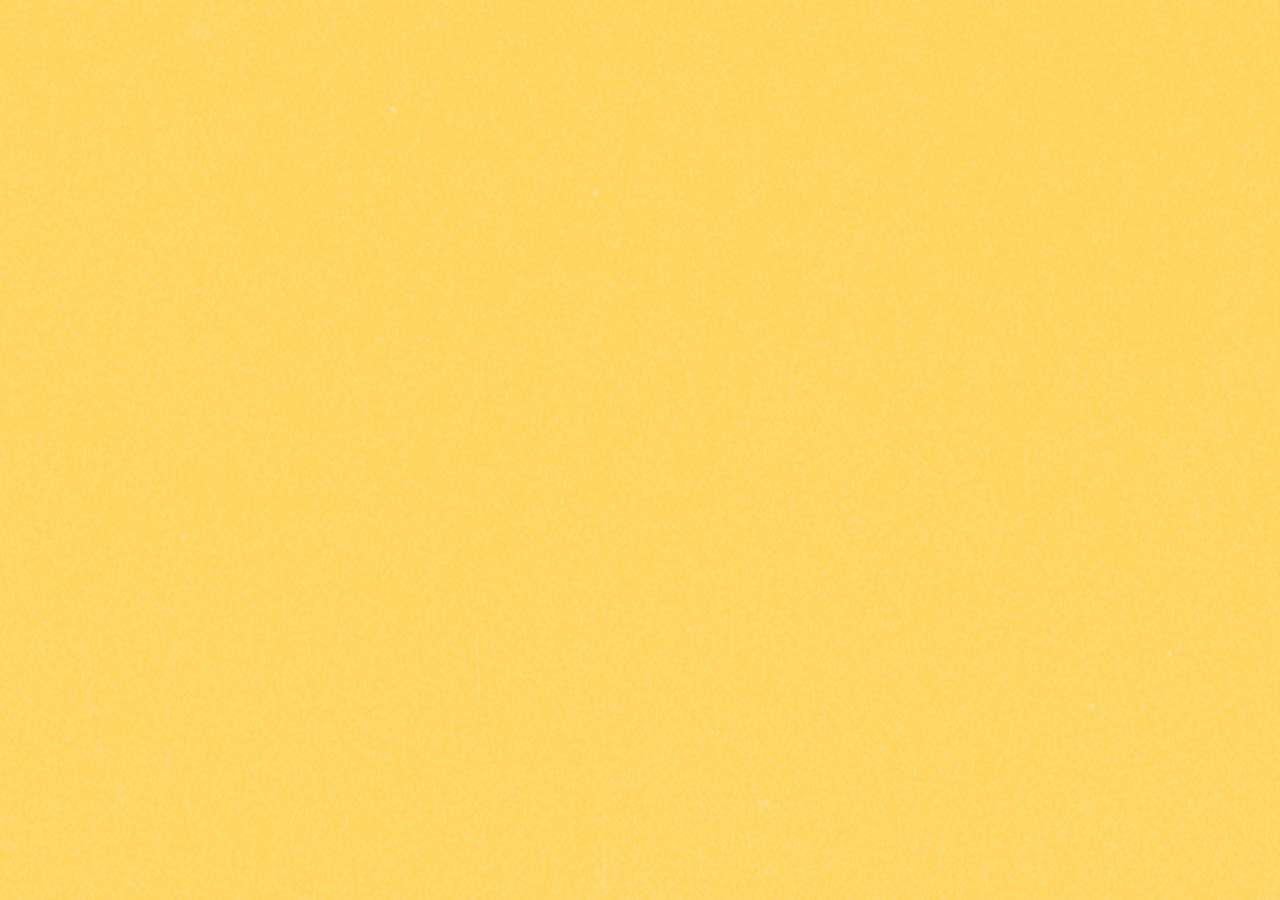
==== games.html @ 011cfff4 "Import project files" ====
<!doctype html>
<html lang="en-US">
    <head>
        <meta charset="utf-8" />
        <meta name="viewport" content="width=device-width" />
        <link rel="stylesheet" href="static/css/style.css">
        <title>Kate Lyman's Games</title>
    </head>
    <body>
    </body>
</html>
---- static/css/style.css ----
@font-face {
    font-family: 'Prociono Regular';
    src: url('../fonts/Prociono-Regular-webfont.woff') format('woff');
}

:root {
    background-color: rgba(255, 211, 89);
    background-image: url('../img/Xerox.png');
    background-blend-mode:screen;
    background-attachment: fixed;
    background-size: 200%;
    margin: 0px;
}

body {
    margin: 0px;
}

h1 {
    font-size: 50px;
    margin-bottom: 0px;
    margin-top:18px;
    font-family: 'Ostrich Sans';
    font-weight: 900;
    margin: 0px;

}

h2, h3 {
    font-family: 'Ostrich Sans';
    font-weight: 900;
    margin: 0px;
}

p, li {
    font-family: 'Prociono Regular';
    margin: 0px;
}

a {
    text-decoration: none;
}

.italic {
    font-style: italic;
}

.button {
    font-family: 'Prociono Regular';
    cursor:pointer;
    color:#141414; 
    background-color: rgb(175, 175, 175); 
    border-color: rgb(137, 137, 137); 
    border-style: none;
    border-right-style: solid; 
    border-bottom-style: solid; 
    border-radius:3px; 
    border-width: 2px; 
    padding: 5px;
    padding-right: 7px;
    padding-left: 7px;
    margin-top: 5px;
    transition: .15s;
    text-align: center;


    &:hover {
        background-color: rgb(232, 232, 232);
        border-color: rgb(205, 205, 205); 
    }

    &:active {
        background-color: rgb(175, 175, 175); 
        border-color: rgb(137, 137, 137); 
    } 

}

.button--purple {
    color:rgb(255, 236, 236); 
    background-color: rgb(142, 59, 100); 
    border-color: rgb(94, 44, 44);
    
    &:hover {
        background-color: rgb(181, 86, 133);
        border-color: rgb(133, 77, 105); 
    }

    &:active {
        background-color: rgb(188, 127, 157);
        border-color: rgb(133, 77, 105); 
    } 
}

.button--cyan {
    color:rgb(236, 253, 255); 
    background-color: rgb(45, 112, 129); 
    border-color: rgb(44, 89, 94);
    
    &:hover {
        background-color: rgb(73, 157, 166);
        border-color: rgb(77, 128, 133);     
    }

    &:active {
        background-color: rgb(127, 185, 188);
        border-color: rgb(101, 168, 177); 
    } 
}

img.center {
    display: block;
    margin-left: auto;
    margin-right: auto;
}

.navigation {
    z-index: 999;
    position: fixed;
    left:0;
    right:0;
    text-transform: uppercase;
    background-color: rgb(30, 17, 1);
    text-align: center;
}

.navigation__wrapper {
    max-width: 650px;
    display: flex;
    justify-content: center;
    align-items: center;
    padding: 6px;
    margin-right: auto;
    margin-left: auto;
    gap: 30px;
}

.navigation__item {
    font-size: 13px;
    transition: .2s;
    color: rgb(175, 175, 175);

    &:hover, &.active {
        color:white;
        cursor: pointer;
    }
}

.navigation__item--right {
    margin-left:auto;
}

.navigation__item--left {
    margin-right:auto;
}

.bee {
    mix-blend-mode: multiply; 
    position: absolute;
}

.title {
    text-align: center;
    position: relative;

    padding: 100px;
    padding-bottom: 120px;

    overflow: hidden;
    
    background-color: rgb(255, 243, 194);
    background-color: rgb(255, 250, 234);
    background-color: rgb(255, 245, 211);
    background-color: rgb(255, 243, 194);

    /*graph paper pattern by Jim Raptis (@d__raptis)*/
    background-image:  radial-gradient(circle, rgb(240, 214, 110) 1.28px, transparent 1.28px), radial-gradient(circle, rgb(240, 213, 106) 1.28px, transparent 1.28px) ;
    background-size: 10px 40px, 40px 10px;
    background-position: -4px -16px, -16px -4px;

    color: rgb(161, 99, 0);
    img {margin-top: 20px;}
}

.title-content {
    position: relative;
    margin-left: auto;
    margin-right: auto;
    max-width: 650px;
    h1 {
        margin-top: 40px;
        font-size: 60px;
        color:rgb(45, 33, 3);
    }
}

#drop-shadow {
    background-image: linear-gradient(to bottom, rgb(137, 117, 62), rgba(62,30,4,0));
    width: 100%;
    height: 130px;
}

.paper-background {
    background-color: rgb(255, 245, 211);
    border-top-right-radius: 30px;
    border-bottom-right-radius: 30px;

    /*if proportional sidebars, px designed for half-screen which was 600px*/
    background-image: linear-gradient(90deg, transparent 60px, rgba(255, 135, 88, .5) 60px 62px, transparent 64px 66px, rgba(255, 135, 88, .5) 66px 67px, transparent 69px),
    linear-gradient(270deg, transparent 66px, rgba(211, 205, 175, .4) 66px 67px, transparent 67px),
    linear-gradient(rgb(250, 242, 215) 0px 50px, transparent 50px),
    repeating-linear-gradient(rgba(211, 205, 175, .4) -10px, transparent -9px 14px);
}

.paper-background--reverse {
    /*if proportional sidebars, px designed for half-screen which was 600px*/
    background-image: linear-gradient(270deg, transparent 60px, rgba(255, 135, 88, .5) 60px 62px, transparent 64px 66px, rgba(255, 135, 88, .5) 66px 67px, transparent 69px),
    linear-gradient(90deg, transparent 66px, rgba(211, 205, 175, .4) 66px 67px, transparent 67px),
    linear-gradient(rgb(250, 242, 215) 0px 50px, transparent 50px),
    repeating-linear-gradient(rgba(211, 205, 175, .4) -10px, transparent -9px 14px);
}

.article-section {
    max-width: 900px;
    width: 88%;
    margin-right: auto;
    margin-left: auto;
    margin-top: 30px;
    margin-bottom: 30px;
    position: relative;

    padding: 10px;
    padding-top: 1px;
}

.article-section__header {
    text-align: center;
    margin-top: 37px;
    margin-bottom: 35px;
    font-weight: 900;
}

.article-section__footer {
    margin-top: 30px;
}

.article-entry {

    padding:25px;
    padding-top: 15px;
    padding-bottom: 15px;

    margin-right: auto;
    margin-left: auto;
    margin-bottom: 15px;

    width: clamp(100px, 800px, 60%);

    border-style: solid;
    border-width: medium;
    border-color: rgb(244, 226, 184);

    background-color: rgb(255, 235, 179);
    background-image: radial-gradient(circle, transparent 50px, rgb(255, 243, 194) 70px, transparent 80px), radial-gradient(circle, transparent 50px, rgb(255, 243, 194) 70px, transparent 80px);
    background-size: 280px 280px;
    background-position: -100px -100px, 40px 40px;

    transition: .2s;

    &:hover {
        transition: .2s;
        border-color: rgb(209, 179, 109);
        border-radius: 30px;
        cursor: pointer;
    }
}

/*COME BACK TO THIS*/
.article-entry--background-purple {
    border-color: rgb(244, 226, 184);
    background-color: rgb(255, 235, 179);
    background-image: radial-gradient(circle, transparent 50px, rgb(255, 243, 194) 70px, transparent 80px), radial-gradient(circle, transparent 50px, rgb(255, 243, 194) 70px, transparent 80px);

    background-color: rgb(142, 59, 100); 
    border-color: rgb(94, 44, 44);

}

.article-entry--background-cyan {
    border-color: rgb(244, 226, 184);
    background-color: rgb(255, 235, 179);
    background-image: radial-gradient(circle, transparent 50px, rgb(255, 243, 194) 70px, transparent 80px), radial-gradient(circle, transparent 50px, rgb(255, 243, 194) 70px, transparent 80px); 

    background-color: rgb(45, 112, 129); 
    border-color: rgb(44, 89, 94);
}
/* ------------------ */

.article-entry__header {
    text-align: center;
    background-color: rgb(255, 250, 234);

    padding: 5px;
    border-radius: 20px;
    margin: 0px;
    margin-bottom: 15px;
}

.article-entry__card {
    display: flex;
    justify-content: center;
    align-items: center;
    gap: 15px;
}

.article-entry__card--reverse {
    flex-direction: row-reverse;
}

.article-entry__img {
    background-color: white;
    margin: 0px;
}

.article-entry__divider {
    background-color: rgb(142, 59, 100); 
    background-color: rgb(228, 203, 147);

    align-self: stretch;
    border-radius: 20px;
    flex-grow: 0;
    padding: 2px;
}

.article-entry__text-box {
    border-radius: 5px;
    padding-top: 8px;
    padding-bottom: 8px;
    padding-left: 23px;
    padding-right: 23px;
    margin: 0px;
    flex-grow: 1;
    color: rgb(58, 18, 38); 
    background-color: rgb(255, 245, 211);
    p {
        margin-bottom: 7px;
    }
}

.article-entry__description {
    text-align: center;
    font-style: italic;
    font-size: smaller;
}

.article-entry__label {
    font-weight: 900;
}
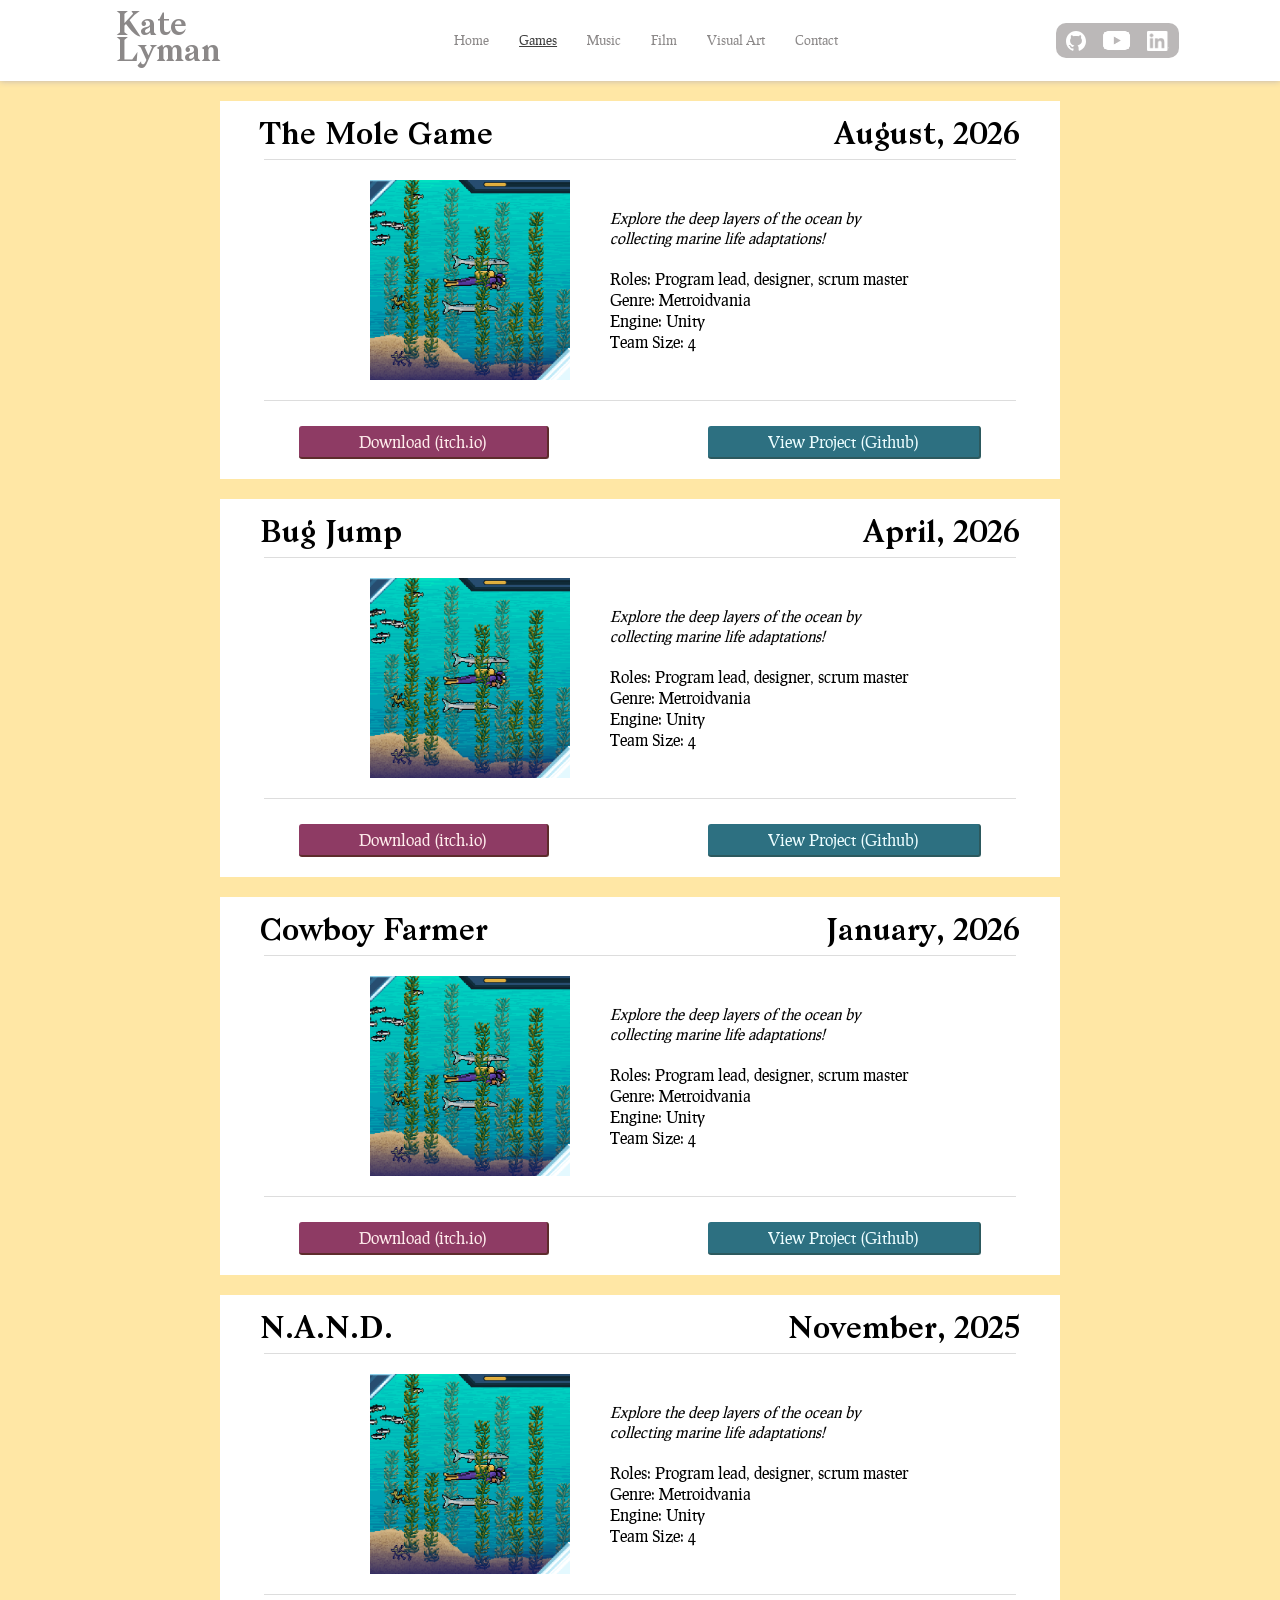
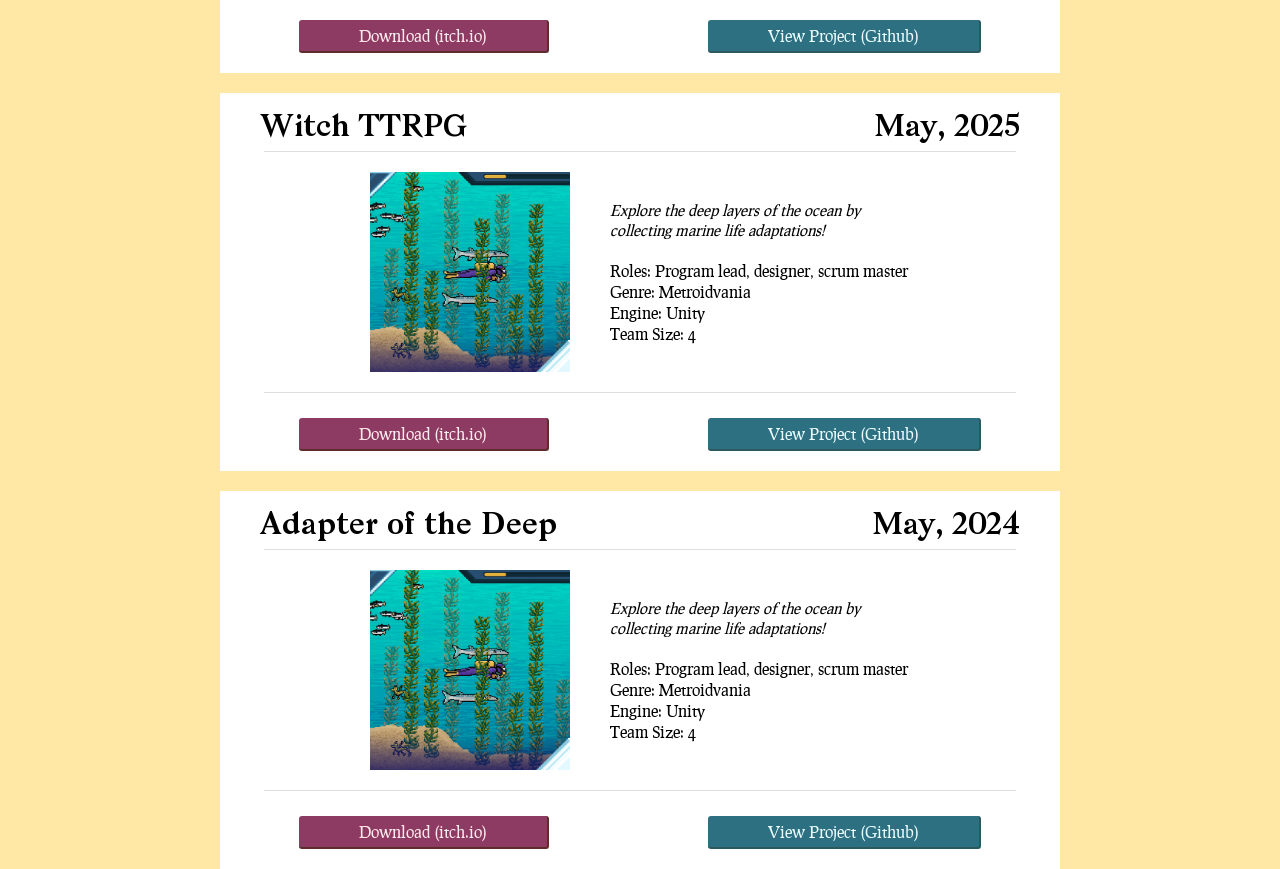
==== commit f725963a: "populated games page, added contact.html and itch.io SVGs" ====
--- a/games.html
+++ b/games.html
@@ -4,8 +4,182 @@
         <meta charset="utf-8" />
         <meta name="viewport" content="width=device-width" />
         <link rel="stylesheet" href="static/css/style.css">
+        <link rel="stylesheet" href="static/css/gamestyle.css">
         <title>Kate Lyman's Games</title>
     </head>
     <body>
+        <nav class="navigation">
+            <div class="navigation__wrapper">
+                <a href="/"><h1 class="navigation__item navigation__item--logo navigation__item--left">Kate
+                Lyman
+                </h1></a>
+            </div>
+            <div class="navigation__wrapper">
+                <a href="/"><p class="navigation__item">Home</p></a>
+                <a href="games.html"><p class="navigation__item navigation__item--active">Games</p></a>
+                <a href="music.html"><p class="navigation__item">Music</p></a>
+                <a href="other_art.html"><p class="navigation__item">Film</p></a>
+                <a href="other_art.html"><p class="navigation__item">Visual Art</p></a>
+                <a href="contact.html"><p class="navigation__item">Contact</p></a>
+            </div>
+            <div class="navigation__wrapper navigation__wrapper--small-gap navigation__wrapper--filled-background">
+                <div class="navigation__item navigation__item--icon">
+                    <img class="navigation__item navigation__item--icon" src="static/img/icons/GitHubWHITE.svg">
+                    <img class="navigation__item navigation__item--icon navigation__item--icon-hover" src="static/img/icons/GitHub.svg">
+                </div>
+                <div class="navigation__item navigation__item--enlarged-icon">
+                    <img class="navigation__item navigation__item--enlarged-icon" src="static/img/icons/YouTubeWHITE.png">
+                    <img class="navigation__item navigation__item--enlarged-icon navigation__item--icon-hover" src="static/img/icons/YouTubeCOLOR.png">
+                </div> 
+                <div class="navigation__item navigation__item--icon">
+                    <img class="navigation__item navigation__item--icon navigation__item--padding" src="static/img/icons/LinkedInWHITE.png">
+                    <img class="navigation__item navigation__item--icon navigation__item--padding navigation__item--icon-hover" src="static/img/icons/LinkedInCOLOR.png">
+                </div>
+            </div>
+        </nav>
+
+        <main class="articles-section">
+
+            <article class="article">
+                <div class="article__header">
+                    <h1>The Mole Game</h1>
+                    <h1>August, 2026</h1>
+                </div>
+                <hr class="article__hr article__hr--header-break">
+                <div class="article__body">
+                    <img class="article__img" src="static/img/AdapteroftheDeep.png">
+                    <div class="article__text-content">
+                        <p class="article__description">Explore the deep layers of the ocean by collecting marine life adaptations! </p>
+                        <p><span class="article__label">Roles:</span> Program lead, designer, scrum master</p>
+                        <p><span class="article__label">Genre:</span> Metroidvania</p>
+                        <p><span class="article__label">Engine:</span> Unity</p>
+                        <p><span class="article__label">Team Size:</span> 4</p>
+                    </div>
+                </div>
+                <hr class="article__hr">
+                <div class="article__body">
+                    <p class="button button--purple button--article">Download (itch.io)</p>
+                    <p class="button button--cyan button--article">View Project (Github)</p>
+                </div>
+            </article>
+
+            <article class="article">
+                <div class="article__header">
+                    <h1>Bug Jump</h1>
+                    <h1>April, 2026</h1>
+                </div>
+                <hr class="article__hr article__hr--header-break">
+                <div class="article__body">
+                    <img class="article__img" src="static/img/AdapteroftheDeep.png">
+                    <div class="article__text-content">
+                        <p class="article__description">Explore the deep layers of the ocean by collecting marine life adaptations! </p>
+                        <p><span class="article__label">Roles:</span> Program lead, designer, scrum master</p>
+                        <p><span class="article__label">Genre:</span> Metroidvania</p>
+                        <p><span class="article__label">Engine:</span> Unity</p>
+                        <p><span class="article__label">Team Size:</span> 4</p>
+                    </div>
+                </div>
+                <hr class="article__hr">
+                <div class="article__body">
+                    <p class="button button--purple button--article">Download (itch.io)</p>
+                    <p class="button button--cyan button--article">View Project (Github)</p>
+                </div>
+            </article>
+
+            <article class="article">
+                <div class="article__header">
+                    <h1>Cowboy Farmer</h1>
+                    <h1>January, 2026</h1>
+                </div>
+                <hr class="article__hr article__hr--header-break">
+                <div class="article__body">
+                    <img class="article__img" src="static/img/AdapteroftheDeep.png">
+                    <div class="article__text-content">
+                        <p class="article__description">Explore the deep layers of the ocean by collecting marine life adaptations! </p>
+                        <p><span class="article__label">Roles:</span> Program lead, designer, scrum master</p>
+                        <p><span class="article__label">Genre:</span> Metroidvania</p>
+                        <p><span class="article__label">Engine:</span> Unity</p>
+                        <p><span class="article__label">Team Size:</span> 4</p>
+                    </div>
+                </div>
+                <hr class="article__hr">
+                <div class="article__body">
+                    <p class="button button--purple button--article">Download (itch.io)</p>
+                    <p class="button button--cyan button--article">View Project (Github)</p>
+                </div>
+            </article>
+
+            <article class="article">
+                <div class="article__header">
+                    <h1>N.A.N.D.</h1>
+                    <h1>November, 2025</h1>
+                </div>
+                <hr class="article__hr article__hr--header-break">
+                <div class="article__body">
+                    <img class="article__img" src="static/img/AdapteroftheDeep.png">
+                    <div class="article__text-content">
+                        <p class="article__description">Explore the deep layers of the ocean by collecting marine life adaptations! </p>
+                        <p><span class="article__label">Roles:</span> Program lead, designer, scrum master</p>
+                        <p><span class="article__label">Genre:</span> Metroidvania</p>
+                        <p><span class="article__label">Engine:</span> Unity</p>
+                        <p><span class="article__label">Team Size:</span> 4</p>
+                    </div>
+                </div>
+                <hr class="article__hr">
+                <div class="article__body">
+                    <p class="button button--purple button--article">Download (itch.io)</p>
+                    <p class="button button--cyan button--article">View Project (Github)</p>
+                </div>
+            </article>
+
+            <article class="article">
+                <div class="article__header">
+                    <h1>Witch TTRPG</h1>
+                    <h1>May, 2025</h1>
+                </div>
+                <hr class="article__hr article__hr--header-break">
+                <div class="article__body">
+                    <img class="article__img" src="static/img/AdapteroftheDeep.png">
+                    <div class="article__text-content">
+                        <p class="article__description">Explore the deep layers of the ocean by collecting marine life adaptations! </p>
+                        <p><span class="article__label">Roles:</span> Program lead, designer, scrum master</p>
+                        <p><span class="article__label">Genre:</span> Metroidvania</p>
+                        <p><span class="article__label">Engine:</span> Unity</p>
+                        <p><span class="article__label">Team Size:</span> 4</p>
+                    </div>
+                </div>
+                <hr class="article__hr">
+                <div class="article__body">
+                    <p class="button button--purple button--article">Download (itch.io)</p>
+                    <p class="button button--cyan button--article">View Project (Github)</p>
+                </div>
+            </article>
+
+            <article class="article">
+                <div class="article__header">
+                    <h1>Adapter of the Deep</h1>
+                    <h1>May, 2024</h1>
+                </div>
+                <hr class="article__hr article__hr--header-break">
+                <div class="article__body">
+                    <img class="article__img" src="static/img/AdapteroftheDeep.png">
+                    <div class="article__text-content">
+                        <p class="article__description">Explore the deep layers of the ocean by collecting marine life adaptations! </p>
+                        <p><span class="article__label">Roles:</span> Program lead, designer, scrum master</p>
+                        <p><span class="article__label">Genre:</span> Metroidvania</p>
+                        <p><span class="article__label">Engine:</span> Unity</p>
+                        <p><span class="article__label">Team Size:</span> 4</p>
+                    </div>
+                </div>
+                <hr class="article__hr">
+                <div class="article__body">
+                    <p class="button button--purple button--article">Download (itch.io)</p>
+                    <p class="button button--cyan button--article">View Project (Github)</p>
+                </div>
+            </article>
+
+        </main>
+
+
     </body>
 </html>
--- a/static/css/style.css
+++ b/static/css/style.css
@@ -3,12 +3,15 @@
     src: url('../fonts/Prociono-Regular-webfont.woff') format('woff');
 }
 
+@font-face {
+    font-family: 'Bagnard';
+    src: url('../fonts/Bagnard.woff') format('woff');
+}
+
 :root {
     background-color: rgba(255, 211, 89);
-    background-image: url('../img/Xerox.png');
-    background-blend-mode:screen;
-    background-attachment: fixed;
-    background-size: 200%;
+    background-color: rgb(255, 231, 165);
+
     margin: 0px;
 }
 
@@ -20,9 +23,10 @@
     font-size: 50px;
     margin-bottom: 0px;
     margin-top:18px;
-    font-family: 'Ostrich Sans';
-    font-weight: 900;
-    margin: 0px;
+    font-family: 'Bagnard';
+    font-weight: 400;
+    margin: 0px;
+    letter-spacing: -8%;
 
 }
 
@@ -62,7 +66,7 @@
     margin-top: 5px;
     transition: .15s;
     text-align: center;
-
+    width: fit-content;
 
     &:hover {
         background-color: rgb(232, 232, 232);
@@ -114,14 +118,20 @@
     margin-right: auto;
 }
 
+/*NIGHTMARE BEM YOU HAVE TO CLEAN THIS UP*/
+
 .navigation {
     z-index: 999;
-    position: fixed;
+    position: sticky;
+    top: 0;
     left:0;
     right:0;
-    text-transform: uppercase;
     background-color: rgb(30, 17, 1);
+    background-color: white;
     text-align: center;
+    display: flex;
+    align-items: center;
+    filter: drop-shadow(0px 0px 3px rgb(189, 180, 180))
 }
 
 .navigation__wrapper {
@@ -129,21 +139,69 @@
     display: flex;
     justify-content: center;
     align-items: center;
-    padding: 6px;
+    padding: 15px;
     margin-right: auto;
     margin-left: auto;
     gap: 30px;
 }
 
+.navigation__wrapper--small-gap {
+    gap: 10px;
+}
+
+.navigation__wrapper--filled-background {
+    background-color: rgb(187, 184, 184);
+    padding: 0px;
+    padding-right: 10px;
+    padding-left: 10px;
+
+    border-radius: 10px;
+}
+
 .navigation__item {
+    position: relative;
     font-size: 13px;
     transition: .2s;
     color: rgb(175, 175, 175);
+    color: rgb(139, 136, 136);
 
     &:hover, &.active {
         color:white;
+        color: rgb(63, 63, 63);
         cursor: pointer;
     }
+}
+
+.navigation__item--active {
+    color: rgb(63, 63, 63);
+    text-decoration: underline;
+}
+
+.navigation__item--icon {
+    height: 20px;
+}
+
+.navigation__item--enlarged-icon {
+    height: 35px;
+}
+
+.navigation__item--icon-hover {
+    position: absolute; 
+    top:0px; 
+    left:0;
+    filter: opacity(.0); 
+    transition:.2s; 
+    &:hover {
+        filter: opacity(1);
+    };
+}
+
+.navigation__item--logo {
+    white-space: pre-line;
+    text-align: left;
+    line-height: 80%;
+    font-size: 25px;
+    font-size: 200%;
 }
 
 .navigation__item--right {
@@ -159,56 +217,138 @@
     position: absolute;
 }
 
+/*RESTRUCTURE THIS LATER, NAMES ARE NOT SUPER MODULAR*/
 .title {
+    background-color: white;
+    height: 43vh;
+    display: flex;
+    justify-content: center;
+    align-items: center;
+}
+
+.title__center-content {
+    display: flex;
+    gap: 35px;
+    align-items: center;
+}
+
+.title__header {
+    flex: 1 1 0px;
+    width: 350px;
+    color:rgb(45, 33, 3);
+}
+
+.title__subheader {
+    font-family: 'Prociono Regular';
+    font-weight: 400;
+    font-size: 1em;
+    color: rgb(161, 99, 0);
+}
+
+.title__about {
+    font-size: 12px;
+    margin-top: 7px;
+}
+
+.title__image {
+    flex: 0 1 0px;
+}
+
+.title__caption {
+    margin-top: 6px;
+    font-size: 12px;
+    line-height: 1.2;
+    font-style: italic;
     text-align: center;
-    position: relative;
-
-    padding: 100px;
-    padding-bottom: 120px;
-
-    overflow: hidden;
-    
-    background-color: rgb(255, 243, 194);
-    background-color: rgb(255, 250, 234);
-    background-color: rgb(255, 245, 211);
-    background-color: rgb(255, 243, 194);
-
-    /*graph paper pattern by Jim Raptis (@d__raptis)*/
-    background-image:  radial-gradient(circle, rgb(240, 214, 110) 1.28px, transparent 1.28px), radial-gradient(circle, rgb(240, 213, 106) 1.28px, transparent 1.28px) ;
-    background-size: 10px 40px, 40px 10px;
-    background-position: -4px -16px, -16px -4px;
-
-    color: rgb(161, 99, 0);
-    img {margin-top: 20px;}
-}
-
-.title-content {
-    position: relative;
-    margin-left: auto;
-    margin-right: auto;
-    max-width: 650px;
-    h1 {
-        margin-top: 40px;
-        font-size: 60px;
-        color:rgb(45, 33, 3);
-    }
-}
-
-#drop-shadow {
-    background-image: linear-gradient(to bottom, rgb(137, 117, 62), rgba(62,30,4,0));
-    width: 100%;
-    height: 130px;
+}
+
+.content-section {
+    min-height: 39vh;
+    display: flex;
+    justify-content: center;
+    align-items: center;
+    flex-direction: column;
+    gap: 10px;
+    color: rgb(194, 148, 69);
+    color: rgb(74, 146, 154);
+    background-color: rgb(192, 230, 234);
+    padding:20px;
+
+    h2 {
+        font-size: larger;
+    }
+}
+
+.content-section--white {
+    background-color: rgb(136, 221, 231);
+    background-color: pink;
+    background-color: white;
+    background-color: rgb(248, 213, 219);
+
+    color: rgb(158, 152, 141);
+    color: rgb(157, 127, 132);
+}
+
+/*THIS IS ILLEGAL BEM, RE-DO LATER*/
+.content-section__horizontal-list {
+    display: flex;
+    justify-content: center;
+    align-items: top;
+    gap: 2%;
+}
+
+.content-section__horizontal-list--white {
+    img {
+        border-color: white;
+        border-color: rgb(248, 213, 219);
+        &:hover {
+            border-color: gray;
+            border-color: rgb(171, 126, 134);
+        }
+    }
+}
+
+.preview-block {
+    margin: 0px;
+    padding: 0px;
+    background-color: white;
+    text-align: center;
+    border-style: solid;
+    border-color: white;
+    transition: .2s;
+    filter: opacity(.7);
+
+    &:hover {
+        border-color: rgb(115, 115, 115);
+        cursor: pointer;
+        filter: opacity(1);
+
+    }
+
+    img {
+        background-color: white;
+        height: 140px;
+        padding: 13px;
+        padding-bottom: 0px;
+    }
+
+    h2 {
+        padding-top: 8px;
+        padding-bottom: 10px;
+        margin: 0px;
+    }
 }
 
 .paper-background {
     background-color: rgb(255, 245, 211);
     border-top-right-radius: 30px;
     border-bottom-right-radius: 30px;
-
+    background-color: white;
+    /*rgb(250, 242, 215)*/
     /*if proportional sidebars, px designed for half-screen which was 600px*/
     background-image: linear-gradient(90deg, transparent 60px, rgba(255, 135, 88, .5) 60px 62px, transparent 64px 66px, rgba(255, 135, 88, .5) 66px 67px, transparent 69px),
     linear-gradient(270deg, transparent 66px, rgba(211, 205, 175, .4) 66px 67px, transparent 67px),
-    linear-gradient(rgb(250, 242, 215) 0px 50px, transparent 50px),
+    linear-gradient( white 0px 50px, transparent 50px),
     repeating-linear-gradient(rgba(211, 205, 175, .4) -10px, transparent -9px 14px);
 }
 
@@ -216,143 +356,10 @@
     /*if proportional sidebars, px designed for half-screen which was 600px*/
     background-image: linear-gradient(270deg, transparent 60px, rgba(255, 135, 88, .5) 60px 62px, transparent 64px 66px, rgba(255, 135, 88, .5) 66px 67px, transparent 69px),
     linear-gradient(90deg, transparent 66px, rgba(211, 205, 175, .4) 66px 67px, transparent 67px),
-    linear-gradient(rgb(250, 242, 215) 0px 50px, transparent 50px),
+    linear-gradient(rgb(255, 255, 255) 0px 50px, transparent 50px),
     repeating-linear-gradient(rgba(211, 205, 175, .4) -10px, transparent -9px 14px);
-}
-
-.article-section {
-    max-width: 900px;
-    width: 88%;
-    margin-right: auto;
-    margin-left: auto;
-    margin-top: 30px;
-    margin-bottom: 30px;
-    position: relative;
-
-    padding: 10px;
-    padding-top: 1px;
-}
-
-.article-section__header {
-    text-align: center;
-    margin-top: 37px;
-    margin-bottom: 35px;
-    font-weight: 900;
-}
-
-.article-section__footer {
-    margin-top: 30px;
-}
-
-.article-entry {
-
-    padding:25px;
-    padding-top: 15px;
-    padding-bottom: 15px;
-
-    margin-right: auto;
-    margin-left: auto;
-    margin-bottom: 15px;
-
-    width: clamp(100px, 800px, 60%);
-
-    border-style: solid;
-    border-width: medium;
-    border-color: rgb(244, 226, 184);
-
-    background-color: rgb(255, 235, 179);
-    background-image: radial-gradient(circle, transparent 50px, rgb(255, 243, 194) 70px, transparent 80px), radial-gradient(circle, transparent 50px, rgb(255, 243, 194) 70px, transparent 80px);
-    background-size: 280px 280px;
-    background-position: -100px -100px, 40px 40px;
-
-    transition: .2s;
-
-    &:hover {
-        transition: .2s;
-        border-color: rgb(209, 179, 109);
-        border-radius: 30px;
-        cursor: pointer;
-    }
-}
-
-/*COME BACK TO THIS*/
-.article-entry--background-purple {
-    border-color: rgb(244, 226, 184);
-    background-color: rgb(255, 235, 179);
-    background-image: radial-gradient(circle, transparent 50px, rgb(255, 243, 194) 70px, transparent 80px), radial-gradient(circle, transparent 50px, rgb(255, 243, 194) 70px, transparent 80px);
-
-    background-color: rgb(142, 59, 100); 
-    border-color: rgb(94, 44, 44);
-
-}
-
-.article-entry--background-cyan {
-    border-color: rgb(244, 226, 184);
-    background-color: rgb(255, 235, 179);
-    background-image: radial-gradient(circle, transparent 50px, rgb(255, 243, 194) 70px, transparent 80px), radial-gradient(circle, transparent 50px, rgb(255, 243, 194) 70px, transparent 80px); 
-
-    background-color: rgb(45, 112, 129); 
-    border-color: rgb(44, 89, 94);
-}
-/* ------------------ */
-
-.article-entry__header {
-    text-align: center;
-    background-color: rgb(255, 250, 234);
-
-    padding: 5px;
-    border-radius: 20px;
-    margin: 0px;
-    margin-bottom: 15px;
-}
-
-.article-entry__card {
-    display: flex;
-    justify-content: center;
-    align-items: center;
-    gap: 15px;
-}
-
-.article-entry__card--reverse {
-    flex-direction: row-reverse;
-}
-
-.article-entry__img {
-    background-color: white;
-    margin: 0px;
-}
-
-.article-entry__divider {
-    background-color: rgb(142, 59, 100); 
-    background-color: rgb(228, 203, 147);
-
-    align-self: stretch;
-    border-radius: 20px;
-    flex-grow: 0;
-    padding: 2px;
-}
-
-.article-entry__text-box {
-    border-radius: 5px;
-    padding-top: 8px;
-    padding-bottom: 8px;
-    padding-left: 23px;
-    padding-right: 23px;
-    margin: 0px;
-    flex-grow: 1;
-    color: rgb(58, 18, 38); 
-    background-color: rgb(255, 245, 211);
-    p {
-        margin-bottom: 7px;
-    }
-}
-
-.article-entry__description {
-    text-align: center;
-    font-style: italic;
-    font-size: smaller;
-}
-
-.article-entry__label {
-    font-weight: 900;
+
+    border-radius: 0px;
+    border-top-left-radius: 30px;
+    border-bottom-left-radius: 30px;
 }
--- a/static/css/gamestyle.css
+++ b/static/css/gamestyle.css
@@ -0,0 +1,76 @@
+.articles-section {
+    display: flex;
+    justify-content: center;
+    align-items: center;
+    flex-direction: column;
+    margin-top: 20px;
+    gap: 20px;
+}
+
+.article {
+
+    width: clamp(1px, 800px, 80vw);
+    background-color: white;
+    text-align: center;
+    padding: 20px;
+}
+
+.article__header {
+    display: flex;
+    justify-content: space-between;
+
+    padding-inline: 20px;
+    * {
+        font-size: 30px;
+
+    }
+    :last-child {
+        text-align: right;
+    }
+}
+
+.article__hr {
+    width: 94%;
+    height: 1px;
+    border: none;
+    background-color: rgb(221, 221, 221);
+
+    margin-top: 20px;
+    margin-bottom: 20px;
+
+}
+
+.article__hr--header-break {
+    height: 1px;
+    margin-top: 7px;
+}
+
+.article__body {
+    display: flex;
+    justify-content: center;
+    align-items: center;
+    flex: 0 0 0px;
+    gap: 40px;
+}
+
+.article__img {
+    width:200px;
+}
+
+.article__text-content {
+    flex-basis: 0;
+    min-width: 300px;
+    text-align: left;
+}
+
+.article__description {
+    font-style: italic;
+    font-size: 15px;
+    margin-bottom: 20px;
+}
+
+.button--article {
+    width: fit-content;
+    margin-inline: auto;
+    padding-inline: 60px;
+}
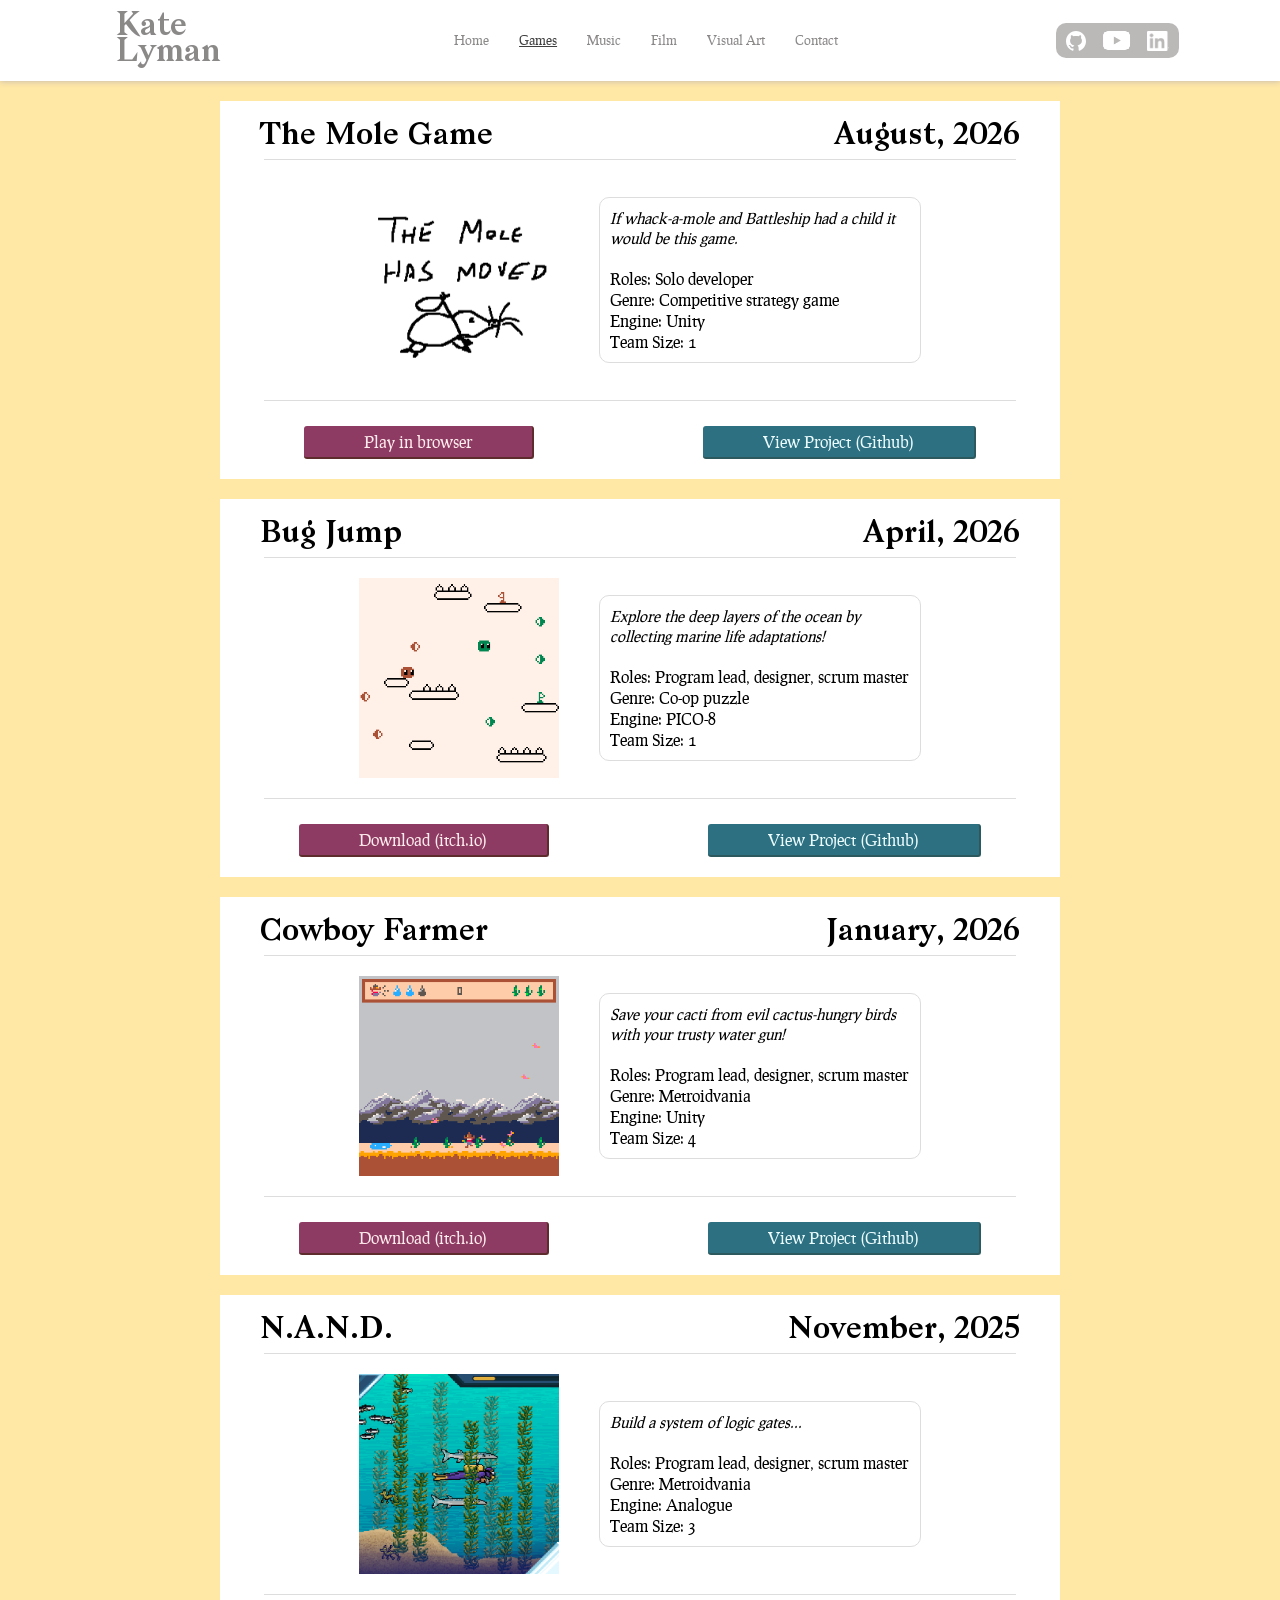
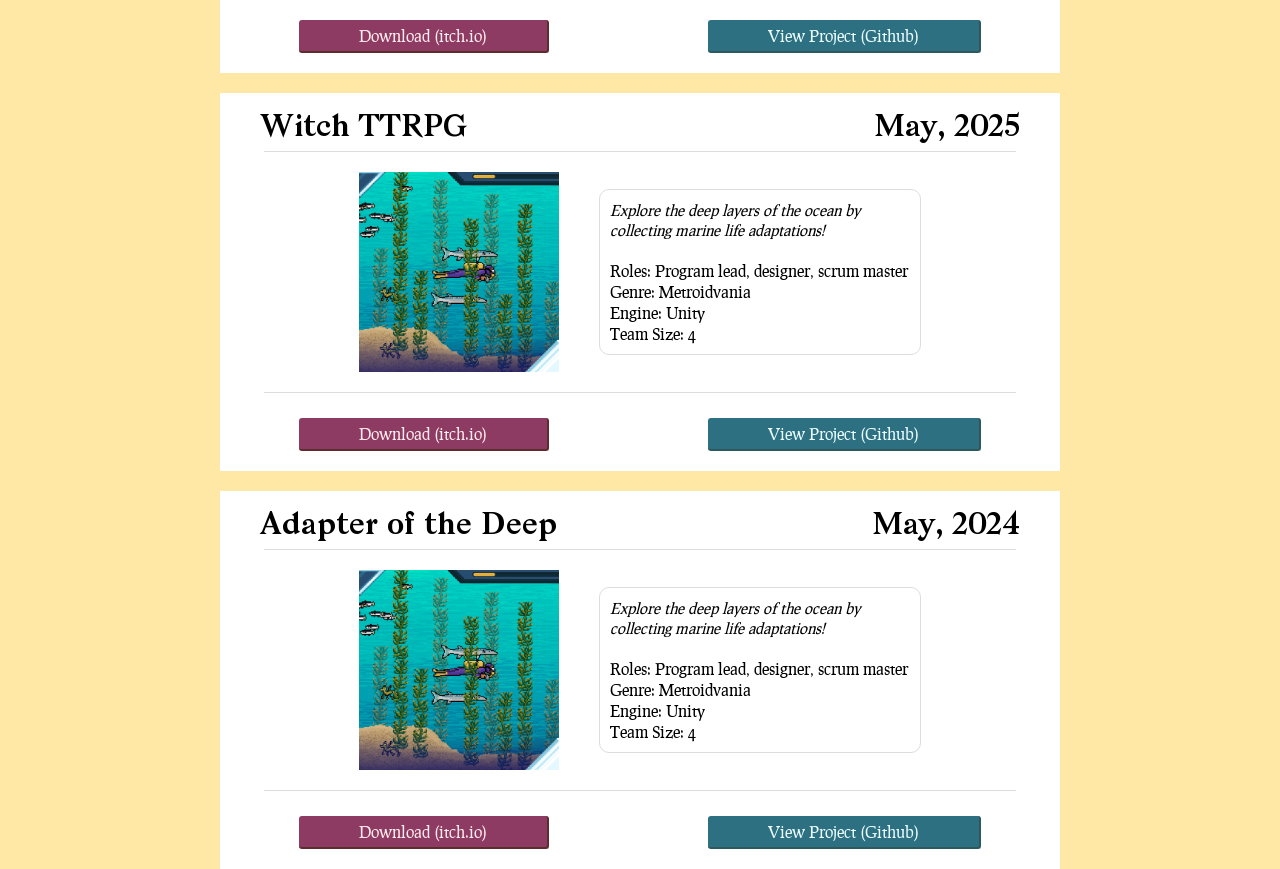
==== commit b2bfa1fa: "started filling out game cards" ====
--- a/games.html
+++ b/games.html
@@ -47,18 +47,18 @@
                 </div>
                 <hr class="article__hr article__hr--header-break">
                 <div class="article__body">
-                    <img class="article__img" src="static/img/AdapteroftheDeep.png">
+                    <img class="article__img" src="static/img/Mole.png">
                     <div class="article__text-content">
-                        <p class="article__description">Explore the deep layers of the ocean by collecting marine life adaptations! </p>
-                        <p><span class="article__label">Roles:</span> Program lead, designer, scrum master</p>
-                        <p><span class="article__label">Genre:</span> Metroidvania</p>
+                        <p class="article__description">If whack-a-mole and Battleship had a child it would be this game. </p>
+                        <p><span class="article__label">Roles:</span> Solo developer</p>
+                        <p><span class="article__label">Genre:</span> Competitive strategy game</p>
                         <p><span class="article__label">Engine:</span> Unity</p>
-                        <p><span class="article__label">Team Size:</span> 4</p>
+                        <p><span class="article__label">Team Size:</span> 1</p>
                     </div>
                 </div>
                 <hr class="article__hr">
                 <div class="article__body">
-                    <p class="button button--purple button--article">Download (itch.io)</p>
+                    <p class="button button--purple button--article">Play in browser</p>
                     <p class="button button--cyan button--article">View Project (Github)</p>
                 </div>
             </article>
@@ -70,13 +70,13 @@
                 </div>
                 <hr class="article__hr article__hr--header-break">
                 <div class="article__body">
-                    <img class="article__img" src="static/img/AdapteroftheDeep.png">
+                    <img class="article__img" src="static/img/BugJump.png">
                     <div class="article__text-content">
                         <p class="article__description">Explore the deep layers of the ocean by collecting marine life adaptations! </p>
                         <p><span class="article__label">Roles:</span> Program lead, designer, scrum master</p>
-                        <p><span class="article__label">Genre:</span> Metroidvania</p>
-                        <p><span class="article__label">Engine:</span> Unity</p>
-                        <p><span class="article__label">Team Size:</span> 4</p>
+                        <p><span class="article__label">Genre:</span> Co-op puzzle</p>
+                        <p><span class="article__label">Engine:</span> PICO-8</p>
+                        <p><span class="article__label">Team Size:</span> 1</p>
                     </div>
                 </div>
                 <hr class="article__hr">
@@ -93,9 +93,9 @@
                 </div>
                 <hr class="article__hr article__hr--header-break">
                 <div class="article__body">
-                    <img class="article__img" src="static/img/AdapteroftheDeep.png">
+                    <img class="article__img" src="static/img/CowboyFarmer.png">
                     <div class="article__text-content">
-                        <p class="article__description">Explore the deep layers of the ocean by collecting marine life adaptations! </p>
+                        <p class="article__description">Save your cacti from evil cactus-hungry birds with your trusty water gun!</p>
                         <p><span class="article__label">Roles:</span> Program lead, designer, scrum master</p>
                         <p><span class="article__label">Genre:</span> Metroidvania</p>
                         <p><span class="article__label">Engine:</span> Unity</p>
@@ -118,11 +118,11 @@
                 <div class="article__body">
                     <img class="article__img" src="static/img/AdapteroftheDeep.png">
                     <div class="article__text-content">
-                        <p class="article__description">Explore the deep layers of the ocean by collecting marine life adaptations! </p>
+                        <p class="article__description">Build a system of logic gates...</p>
                         <p><span class="article__label">Roles:</span> Program lead, designer, scrum master</p>
                         <p><span class="article__label">Genre:</span> Metroidvania</p>
-                        <p><span class="article__label">Engine:</span> Unity</p>
-                        <p><span class="article__label">Team Size:</span> 4</p>
+                        <p><span class="article__label">Engine:</span> Analogue</p>
+                        <p><span class="article__label">Team Size:</span> 3</p>
                     </div>
                 </div>
                 <hr class="article__hr">
--- a/static/css/style.css
+++ b/static/css/style.css
@@ -51,6 +51,7 @@
 
 .button {
     font-family: 'Prociono Regular';
+
     cursor:pointer;
     color:#141414; 
     background-color: rgb(175, 175, 175); 
@@ -66,7 +67,6 @@
     margin-top: 5px;
     transition: .15s;
     text-align: center;
-    width: fit-content;
 
     &:hover {
         background-color: rgb(232, 232, 232);
@@ -362,4 +362,13 @@
     border-radius: 0px;
     border-top-left-radius: 30px;
     border-bottom-left-radius: 30px;
+}
+
+.footer {
+    background-color: rgb(92, 92, 92);
+    filter: drop-shadow(0px 0px 3px rgb(82, 82, 82));
+    padding: 30px;
+    text-align: center;
+    color: white;
+    font-size: 13px;
 }
--- a/static/css/gamestyle.css
+++ b/static/css/gamestyle.css
@@ -61,6 +61,11 @@
     flex-basis: 0;
     min-width: 300px;
     text-align: left;
+    border-style: solid;
+    border-width: 1px;
+    padding: 10px;
+    border-radius: 10px;
+    border-color: rgb(221, 221, 221);
 }
 
 .article__description {
